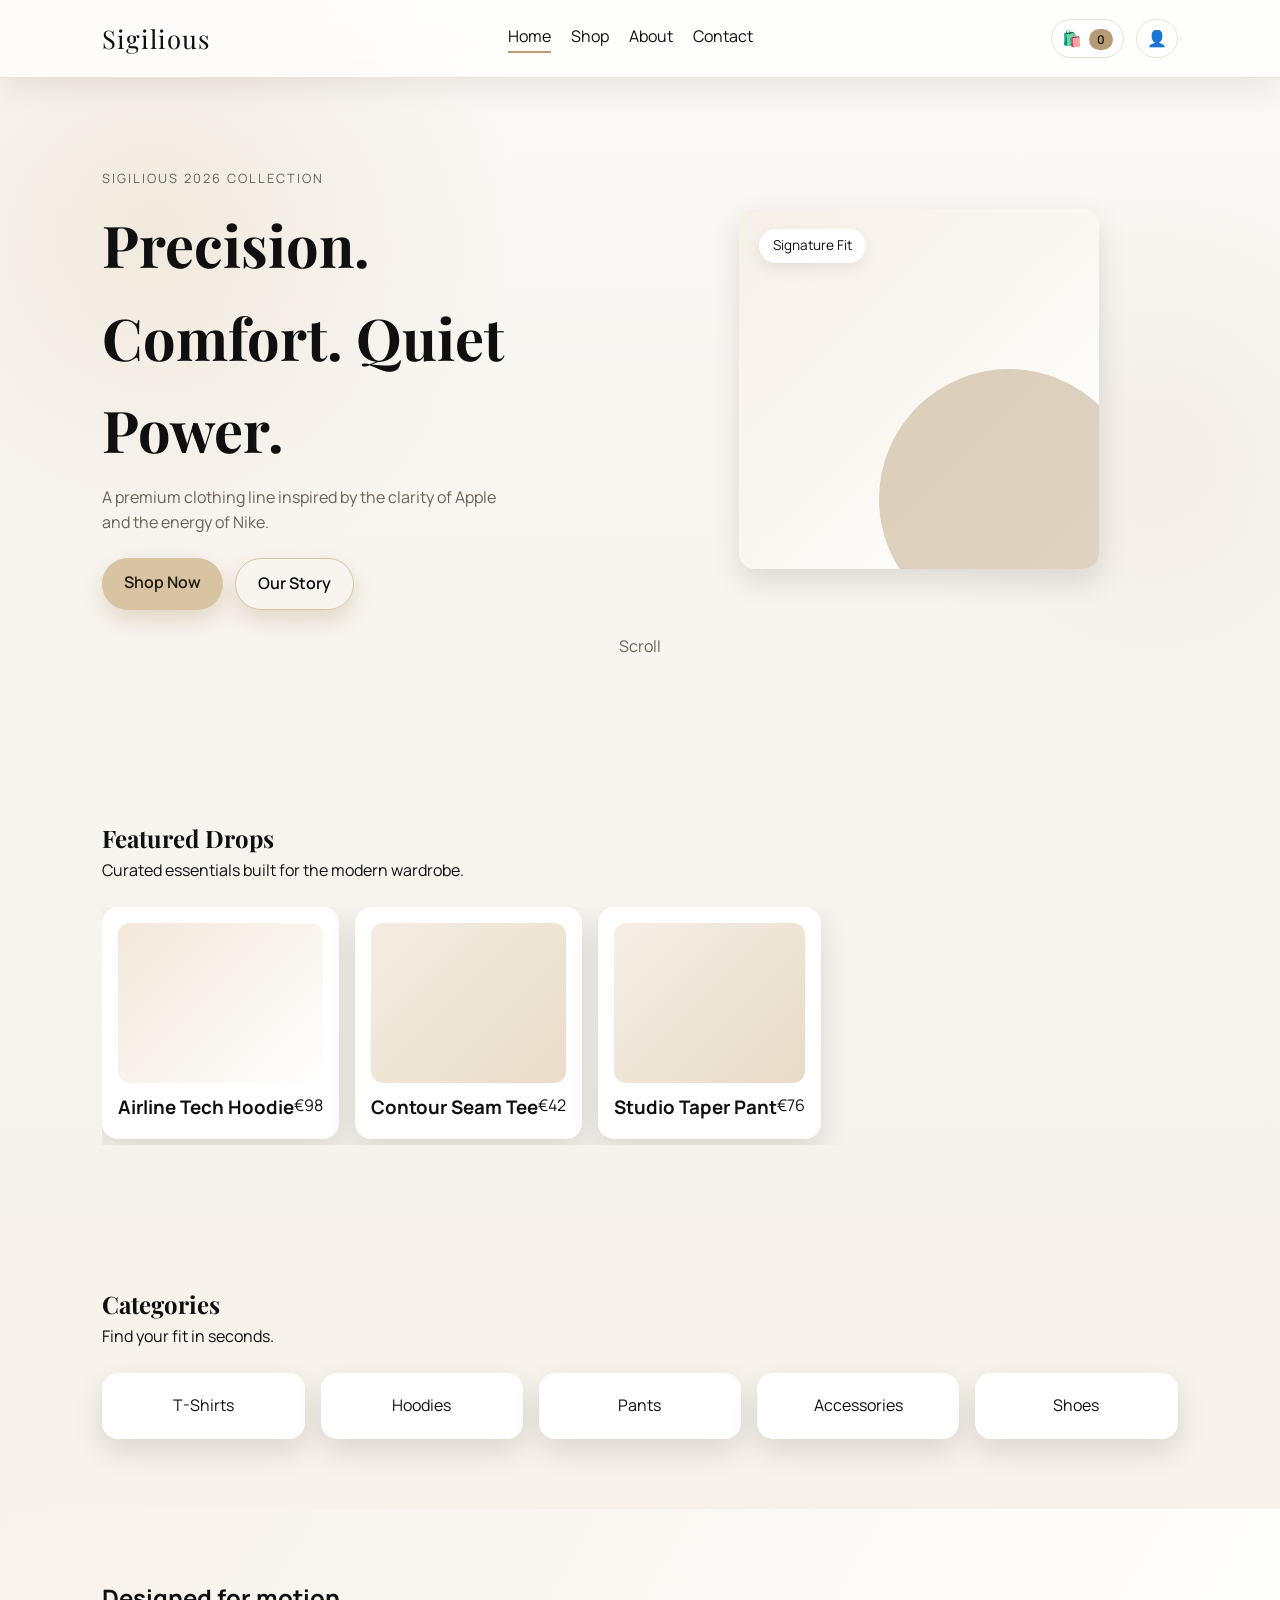
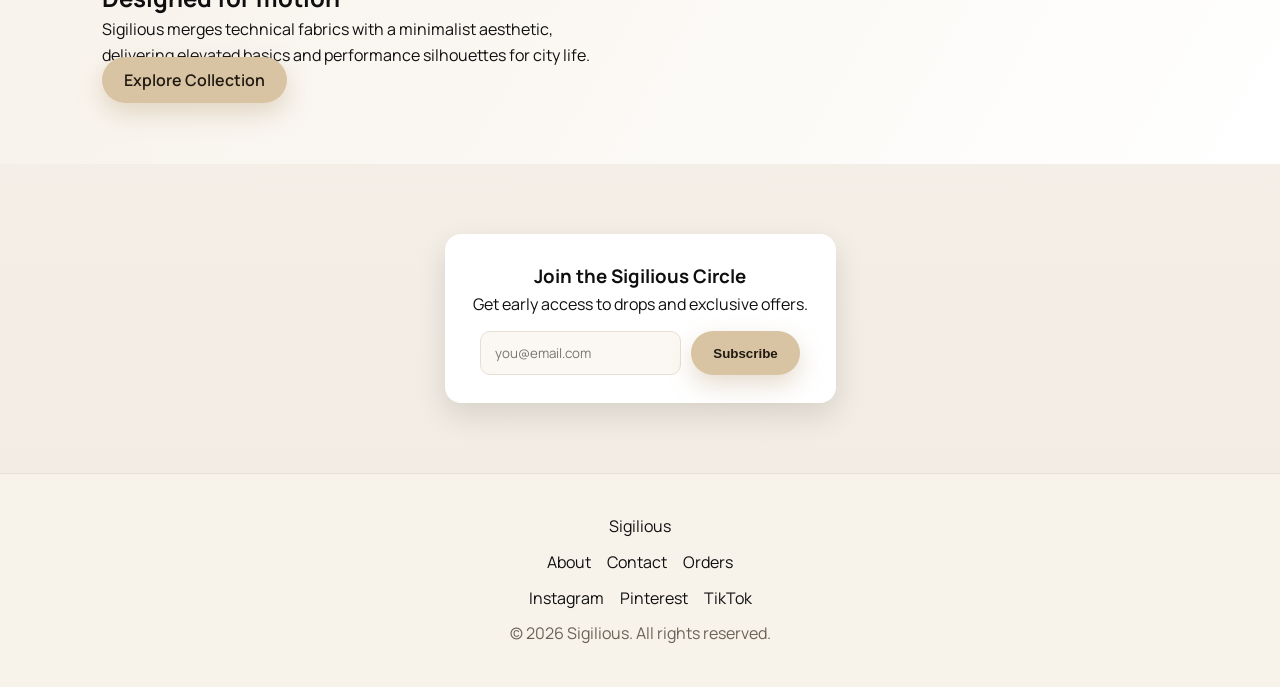
==== index.html @ 3171b114 "primera version de la marca" ====
﻿<!doctype html>
<html lang="en">
<head>
  <meta charset="utf-8" />
  <meta name="viewport" content="width=device-width, initial-scale=1" />
  <title>Sigilious | Premium Apparel</title>
  <link rel="preconnect" href="https://fonts.googleapis.com">
  <link rel="preconnect" href="https://fonts.gstatic.com" crossorigin>
  <link href="https://fonts.googleapis.com/css2?family=Manrope:wght@300;400;500;600;700&family=Playfair+Display:wght@500;600;700&display=swap" rel="stylesheet">
  <link rel="stylesheet" href="css/style.css" />
  <link rel="stylesheet" href="css/layout.css" />
  <link rel="stylesheet" href="css/animations.css" />


</head>
<body data-page="home">
  <div class="loader" id="loader">
    <div class="loader-ring"></div>
    <div class="loader-text">Sigilious</div>
  </div>

  <header class="header glass">
    <nav class="nav">
      <a class="logo" href="index.html">Sigilious</a>

      <button class="menu-toggle" id="menuToggle" aria-label="Toggle navigation">
        <span></span><span></span><span></span>
      </button>

      <div class="nav-links" id="navLinks">
        <a href="index.html" class="active">Home</a>
        <a href="shop.html">Shop</a>
        <a href="about.html">About</a>
        <a href="contact.html">Contact</a>
      </div>

      <div class="nav-actions">
        <a class="icon-btn" href="cart.html" aria-label="Cart">
          <span class="icon">🛍️</span>
          <span class="badge" id="cartCount">0</span>
        </a>
        <a class="icon-btn" href="profile.html" aria-label="Profile">
          <span class="icon">👤</span>
        </a>


      </div>
    </nav>
  </header>

  <main class="page fade-in">
    <section class="hero">
      <div class="hero-content">
        <div class="hero-text">
          <p class="eyebrow">Sigilious 2026 Collection</p>
          <h1 class="hero-title animated-text">Precision. Comfort. Quiet Power.</h1>
          <p class="hero-sub">A premium clothing line inspired by the clarity of Apple and the energy of Nike.</p>
          <div class="hero-cta">
            <a class="btn" href="shop.html">Shop Now</a>
            <a class="btn ghost" href="about.html">Our Story</a>
          </div>
        </div>
        <div class="hero-visual">
          <div class="hero-card" data-parallax>
            <div class="hero-glow"></div>
            <div class="hero-label">Signature Fit</div>
          </div>
        </div>
      </div>
      <div class="scroll-hint">Scroll</div>
    </section>

    <section class="section">
      <div class="section-head">
        <h2>Featured Drops</h2>
        <p>Curated essentials built for the modern wardrobe.</p>
      </div>
      <div class="slider" id="featuredSlider">
        <div class="slide">
          <div class="product-thumb img-1"></div>
          <div class="slide-info">
            <h3>Airline Tech Hoodie</h3>
            <span>€98</span>
          </div>
        </div>
        <div class="slide">
          <div class="product-thumb img-2"></div>
          <div class="slide-info">
            <h3>Contour Seam Tee</h3>
            <span>€42</span>
          </div>
        </div>
        <div class="slide">
          <div class="product-thumb img-3"></div>
          <div class="slide-info">
            <h3>Studio Taper Pant</h3>
            <span>€76</span>
          </div>
        </div>
      </div>
    </section>

    <section class="section alt">
      <div class="section-head">
        <h2>Categories</h2>
        <p>Find your fit in seconds.</p>
      </div>
      <div class="categories">
        <a class="category-card" href="shop.html#tshirts">T-Shirts</a>
        <a class="category-card" href="shop.html#hoodies">Hoodies</a>
        <a class="category-card" href="shop.html#pants">Pants</a>
        <a class="category-card" href="shop.html#accessories">Accessories</a>
        <a class="category-card" href="shop.html#shoes">Shoes</a>
      </div>
    </section>

    <section class="section brand">
      <div class="brand-content">
        <h2>Designed for motion</h2>
        <p>Sigilious merges technical fabrics with a minimalist aesthetic, delivering elevated basics and performance silhouettes for city life.</p>
        <a class="btn" href="shop.html">Explore Collection</a>
      </div>
    </section>

    <section class="section newsletter">
      <div class="newsletter-card">
        <h3>Join the Sigilious Circle</h3>
        <p>Get early access to drops and exclusive offers.</p>
        <form class="newsletter-form">
          <input type="email" placeholder="you@email.com" required />
          <button class="btn" type="submit">Subscribe</button>
        </form>
      </div>
    </section>
  </main>

  <footer class="footer">
    <div class="footer-inner">
      <div class="footer-brand">Sigilious</div>
      <div class="footer-links">
        <a href="about.html">About</a>
        <a href="contact.html">Contact</a>
        <a href="orders.html">Orders</a>
      </div>
      <div class="socials">
        <a href="#" aria-label="Instagram">Instagram</a>
        <a href="#" aria-label="Pinterest">Pinterest</a>
        <a href="#" aria-label="TikTok">TikTok</a>
      </div>
      <p class="muted">© 2026 Sigilious. All rights reserved.</p>
    </div>
  </footer>

  <script type="module" src="js/script.js"></script>
</body>
</html>
---- css/style.css ----
﻿/* Base styles for Sigilious */
:root {
  --white: #ffffff;
  --light: #f4efe8;
  --gray: #e7dfd3;
  --text: #0f0f10;
  --muted: #6b6256;
  --accent: #d8c4a3;
  --accent-strong: #b79b75;
  --shadow: 0 12px 30px rgba(20, 16, 12, 0.12);
  --radius: 16px;
  --heading: "Playfair Display", serif;
  --body: "Manrope", sans-serif;
}

* { box-sizing: border-box; margin: 0; padding: 0; }

body {
  font-family: var(--body);
  color: var(--text);
  background:
    radial-gradient(600px 600px at 12% 10%, rgba(216, 196, 163, 0.28), transparent 60%),
    radial-gradient(500px 500px at 90% 20%, rgba(231, 223, 211, 0.4), transparent 55%),
    linear-gradient(180deg, #fbf9f6, #f1ebe2);
  line-height: 1.6;
  min-height: 100vh;
  position: relative;
  overflow-x: hidden;
}

body::after {
  content: \"\";
  position: fixed;
  inset: 0;
  pointer-events: none;
  background-image: url(\"data:image/svg+xml;utf8,<svg xmlns='http://www.w3.org/2000/svg' width='120' height='120' viewBox='0 0 120 120'><filter id='n'><feTurbulence type='fractalNoise' baseFrequency='0.9' numOctaves='2' stitchTiles='stitch'/></filter><rect width='120' height='120' filter='url(%23n)' opacity='0.06'/></svg>\");
  mix-blend-mode: soft-light;
  z-index: 1;
}

a { color: inherit; text-decoration: none; }

img { max-width: 100%; display: block; }

.page { min-height: 60vh; }

.header, .page, .footer { position: relative; z-index: 2; }

.muted { color: var(--muted); }

.btn {
  background: var(--accent);
  color: #201a12;
  border: none;
  padding: 12px 22px;
  border-radius: 999px;
  font-weight: 600;
  cursor: pointer;
  transition: transform 0.3s ease, box-shadow 0.3s ease;
  box-shadow: 0 10px 24px rgba(183, 155, 117, 0.35);
}

.btn:hover { transform: translateY(-3px); }

.btn.ghost {
  background: transparent;
  border: 1px solid var(--accent);
  color: var(--text);
}

.card {
  background: var(--white);
  border-radius: var(--radius);
  box-shadow: var(--shadow);
  padding: 20px;
}

.tilt { transform-style: preserve-3d; transition: transform 0.15s ease; }

/* Header */
.header { position: sticky; top: 0; z-index: 100; }

.glass {
  backdrop-filter: blur(14px);
  background: rgba(255, 255, 255, 0.72);
  border-bottom: 1px solid rgba(231, 223, 211, 0.8);
  box-shadow: 0 10px 30px rgba(20, 16, 12, 0.08);
}

.nav {
  display: flex;
  align-items: center;
  justify-content: space-between;
  padding: 18px 8vw;
  gap: 20px;
}

.logo {
  font-family: var(--heading);
  font-size: 1.6rem;
  letter-spacing: 1px;
}

.nav-links {
  display: flex;
  gap: 20px;
}

.nav-links a {
  position: relative;
  padding-bottom: 4px;
}

.nav-links a::after {
  content: "";
  position: absolute;
  left: 0; bottom: 0;
  width: 0; height: 2px;
  background: var(--accent-strong);
  transition: width 0.3s ease;
}

.nav-links a:hover::after, .nav-links a.active::after { width: 100%; }

.nav-actions { display: flex; gap: 12px; align-items: center; }

.icon-btn {
  background: var(--white);
  border: 1px solid var(--gray);
  border-radius: 999px;
  padding: 6px 10px;
  cursor: pointer;
  position: relative;
}

.badge {
  background: var(--accent-strong);
  color: #1a140c;
  border-radius: 999px;
  padding: 2px 8px;
  font-size: 0.75rem;
  font-weight: 600;
  margin-left: 4px;
}

.menu-toggle {
  display: none;
  flex-direction: column;
  gap: 4px;
  background: transparent;
  border: none;
  cursor: pointer;
}

.menu-toggle span { width: 24px; height: 2px; background: var(--text); }

/* Hero */
.hero { padding: 90px 8vw; }

.hero-content {
  display: grid;
  grid-template-columns: repeat(auto-fit, minmax(280px, 1fr));
  gap: 40px;
  align-items: center;
}

.eyebrow { text-transform: uppercase; letter-spacing: 2px; color: var(--muted); font-size: 0.8rem; }

.hero-title { font-family: var(--heading); font-size: clamp(2.6rem, 4.5vw, 4rem); margin: 10px 0; }

.hero-sub { color: var(--muted); max-width: 420px; }

.hero-cta { display: flex; gap: 12px; margin-top: 22px; flex-wrap: wrap; }

.hero-visual { display: flex; justify-content: center; }

.hero-card {
  width: min(360px, 80vw);
  height: 360px;
  border-radius: var(--radius);
  background: linear-gradient(135deg, #f6f0e7, #ffffff);
  position: relative;
  box-shadow: var(--shadow);
  overflow: hidden;
  animation: float 6s ease-in-out infinite;
}

.hero-glow {
  position: absolute;
  width: 260px; height: 260px;
  border-radius: 50%;
  background: rgba(183, 155, 117, 0.45);
  bottom: -60px; right: -40px;
}

.hero-label {
  position: absolute;
  top: 20px; left: 20px;
  background: var(--white);
  padding: 6px 14px;
  border-radius: 999px;
  font-size: 0.85rem;
  box-shadow: 0 6px 16px rgba(15, 23, 42, 0.08);
}

.scroll-hint { text-align: center; margin-top: 24px; color: var(--muted); }

/* Sections */
.section { padding: 70px 8vw; }

.section.alt { background: #f7f2ea; }

.section-head { margin-bottom: 24px; }

.section-head h1, .section-head h2 { font-family: var(--heading); }

/* Products */
.products {
  display: grid;
  grid-template-columns: repeat(auto-fit, minmax(230px, 1fr));
  gap: 24px;
}

.product-card {
  background: var(--white);
  border-radius: var(--radius);
  box-shadow: var(--shadow);
  overflow: hidden;
  transition: transform 0.3s ease, box-shadow 0.3s ease;
  position: relative;
}

.product-card:hover { transform: translateY(-6px); }

.product-card::before {
  content: \"\";
  position: absolute;
  inset: 0;
  background: linear-gradient(135deg, rgba(216, 196, 163, 0.35), transparent 60%);
  opacity: 0;
  transition: opacity 0.3s ease;
  pointer-events: none;
}

.product-card:hover::before { opacity: 1; }

.product-img { height: 220px; background-size: cover; background-position: center; }

.product-info { padding: 16px; display: grid; gap: 6px; }

.card-actions { display: flex; gap: 10px; flex-wrap: wrap; }

.price { color: var(--muted); font-weight: 600; }

/* Placeholder image gradients */
.img-1 { background: linear-gradient(135deg, #f2e8da, #ffffff); }
.img-2 { background: linear-gradient(135deg, #f4ede2, #e9ddca); }
.img-3 { background: linear-gradient(135deg, #f6efe6, #e7dbc8); }
.img-4 { background: linear-gradient(135deg, #f7f2ea, #e9dece); }
.img-5 { background: linear-gradient(135deg, #f2eadf, #ffffff); }
.img-6 { background: linear-gradient(135deg, #efe4d6, #ffffff); }
.img-7 { background: linear-gradient(135deg, #f4ede2, #e6d8c4); }
.img-8 { background: linear-gradient(135deg, #f1e7d9, #e3d3bd); }
.img-9 { background: linear-gradient(135deg, #f5efe6, #ffffff); }

/* Forms */
.form { display: grid; gap: 16px; }

.form-row { display: grid; gap: 6px; }

label { font-size: 0.85rem; text-transform: uppercase; letter-spacing: 1px; color: var(--muted); }

input, select, textarea {
  border: 1px solid var(--gray);
  padding: 12px 14px;
  border-radius: 10px;
  font-family: var(--body);
  background: #fbf8f3;
}

input:focus, select:focus, textarea:focus {
  outline: none;
  border-color: var(--accent-strong);
  background: var(--white);
}

.error { color: #d64545; font-size: 0.8rem; height: 14px; }

.form-success { color: #1f7a3b; }

/* Footer */
.footer { padding: 40px 8vw; background: #f7f2ea; border-top: 1px solid var(--gray); }

.footer-inner { display: flex; flex-direction: column; gap: 10px; align-items: center; text-align: center; }

.footer-links, .socials { display: flex; gap: 16px; }

/* Utilities */
.categories { display: grid; grid-template-columns: repeat(auto-fit, minmax(160px, 1fr)); gap: 16px; }

.category-card {
  background: var(--white);
  border-radius: var(--radius);
  padding: 20px;
  text-align: center;
  box-shadow: var(--shadow);
  transition: transform 0.3s ease;
}

.category-card:hover { transform: translateY(-4px); }

.slider { display: flex; gap: 16px; overflow-x: auto; scroll-snap-type: x mandatory; padding-bottom: 6px; }

.slide { background: var(--white); border-radius: var(--radius); padding: 16px; box-shadow: var(--shadow); min-width: 220px; scroll-snap-align: start; }

.product-thumb { height: 160px; border-radius: 12px; background-size: cover; background-position: center; }

.slide-info { margin-top: 10px; display: flex; justify-content: space-between; }

.brand { background: linear-gradient(120deg, #f7f2ea, #ffffff); }

.brand-content { max-width: 520px; }

.newsletter { display: flex; justify-content: center; }

.newsletter-card { background: var(--white); border-radius: var(--radius); padding: 28px; box-shadow: var(--shadow); max-width: 520px; text-align: center; }

.newsletter-form { display: flex; gap: 10px; margin-top: 14px; flex-wrap: wrap; justify-content: center; }

/* Shop controls */
.shop-controls { display: grid; grid-template-columns: repeat(auto-fit, minmax(180px, 1fr)); gap: 12px; margin-bottom: 24px; }

.search { border-radius: 999px; }

/* Cart */
.cart-layout { display: grid; grid-template-columns: 2fr 1fr; gap: 24px; }

.cart-item { display: grid; grid-template-columns: 100px 1fr auto; gap: 16px; align-items: center; margin-bottom: 16px; }

.qty { display: flex; gap: 8px; align-items: center; }

.qty button { border: 1px solid var(--gray); background: var(--white); border-radius: 6px; padding: 4px 8px; cursor: pointer; }

.cart-summary { display: grid; gap: 10px; height: fit-content; }

/* Product detail */
.product-detail { display: grid; gap: 24px; }

.product-detail-grid { display: grid; grid-template-columns: repeat(auto-fit, minmax(260px, 1fr)); gap: 24px; }

.product-gallery { display: grid; gap: 12px; }

.gallery-main { height: 320px; border-radius: var(--radius); background-size: cover; background-position: center; }

.gallery-thumbs { display: grid; grid-template-columns: repeat(3, 1fr); gap: 10px; }

.thumb { height: 80px; border-radius: 10px; background-size: cover; background-position: center; opacity: 0.8; }

.size-selector { display: flex; gap: 8px; margin: 12px 0; }

.size-selector button { border: 1px solid var(--gray); background: var(--white); padding: 6px 12px; border-radius: 999px; cursor: pointer; }

/* Admin */
.admin-layout { display: grid; grid-template-columns: 1fr 1.2fr; gap: 24px; }

.admin-list { display: grid; gap: 10px; }

.admin-item { display: flex; justify-content: space-between; align-items: center; }

/* Auth */
.auth { display: flex; justify-content: center; }

.auth-card { max-width: 420px; width: 100%; }

/* Responsive */
@media (max-width: 900px) {
  .nav-links { position: absolute; right: 8vw; top: 70px; background: var(--white); border: 1px solid var(--gray); padding: 14px; border-radius: var(--radius); flex-direction: column; gap: 12px; display: none; }
  .nav-links.open { display: flex; }
  .menu-toggle { display: flex; }
  .cart-layout, .admin-layout { grid-template-columns: 1fr; }
}

@media (max-width: 480px) {
  .hero, .section { padding: 60px 6vw; }
  .hero-content { text-align: center; }
  .hero-cta { justify-content: center; }
  .footer-links, .socials { flex-wrap: wrap; justify-content: center; }
}
---- css/layout.css ----
﻿/* Layout utilities */
.about-grid { display: grid; grid-template-columns: repeat(auto-fit, minmax(240px, 1fr)); gap: 24px; color: var(--muted); }

.checkout-layout { display: grid; grid-template-columns: 1.2fr 0.8fr; gap: 24px; }

.orders { display: grid; gap: 16px; }

.order-card { background: var(--white); border-radius: var(--radius); padding: 16px; box-shadow: var(--shadow); }

.nav-actions .icon-btn { transition: transform 0.3s ease; }
.nav-actions .icon-btn:hover { transform: translateY(-2px); }

/* Glass utility */
.glass-card {
  background: rgba(255, 255, 255, 0.7);
  border: 1px solid rgba(227, 230, 239, 0.7);
  backdrop-filter: blur(10px);
  border-radius: var(--radius);
}
---- css/animations.css ----
﻿/* Animations and transitions */
.fade-in { animation: fadeIn 0.6s ease; }

.fade-out { animation: fadeOut 0.4s ease forwards; }

@keyframes fadeIn { from { opacity: 0; transform: translateY(10px); } to { opacity: 1; transform: translateY(0); } }
@keyframes fadeOut { from { opacity: 1; } to { opacity: 0; } }

.loader {
  position: fixed;
  inset: 0;
  background: #fbf9f6;
  display: flex;
  flex-direction: column;
  align-items: center;
  justify-content: center;
  z-index: 200;
}

.loader-ring {
  width: 48px; height: 48px;
  border-radius: 50%;
  border: 3px solid #e7dfd3;
  border-top-color: #b79b75;
  animation: spin 1s linear infinite;
}

.loader-text { margin-top: 12px; letter-spacing: 2px; text-transform: uppercase; color: #6b6256; }

@keyframes spin { to { transform: rotate(360deg); } }

.reveal { opacity: 0; transform: translateY(14px); transition: 0.6s ease; }
.reveal.visible { opacity: 1; transform: translateY(0); }

.animated-text {
  animation: textGlow 2.8s ease-in-out infinite;
}

@keyframes textGlow {
  0%, 100% { letter-spacing: 1px; }
  50% { letter-spacing: 3px; }
}

@keyframes float {
  0%, 100% { transform: translateY(0); }
  50% { transform: translateY(-10px); }
}
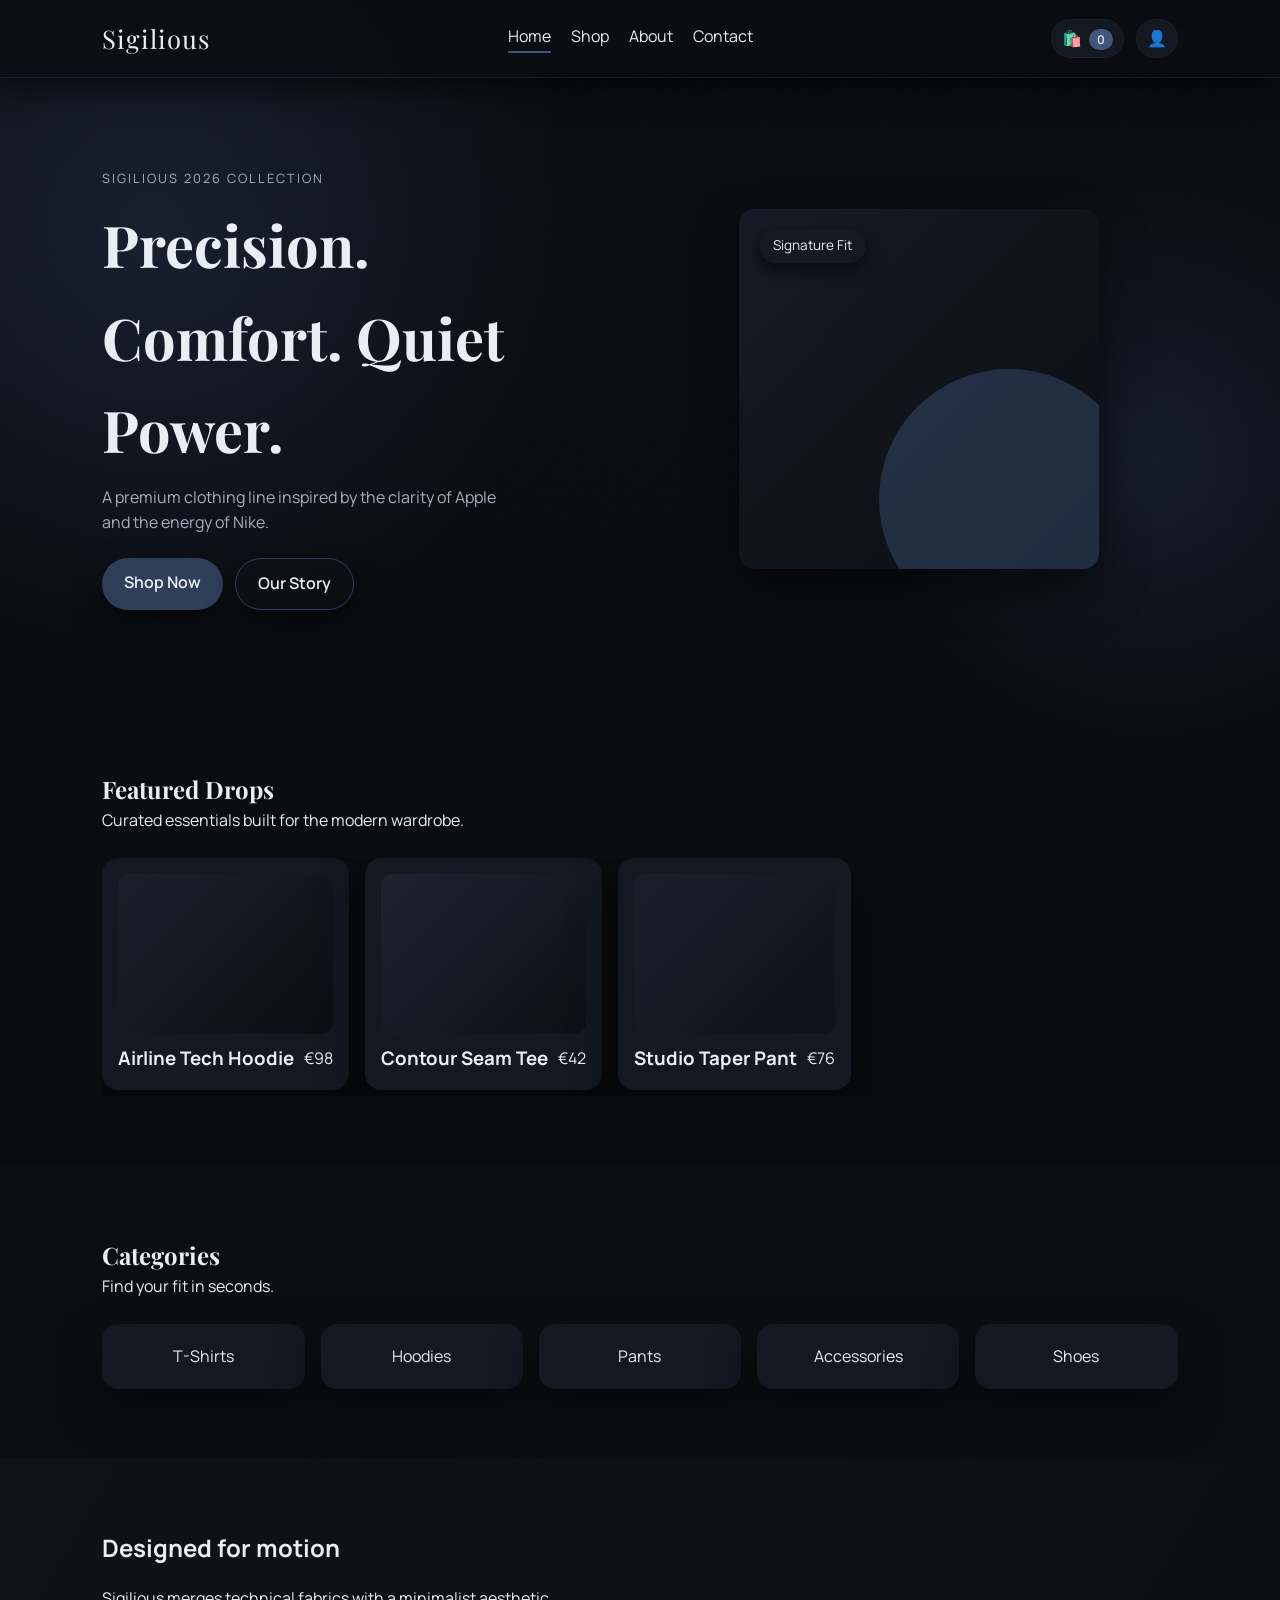
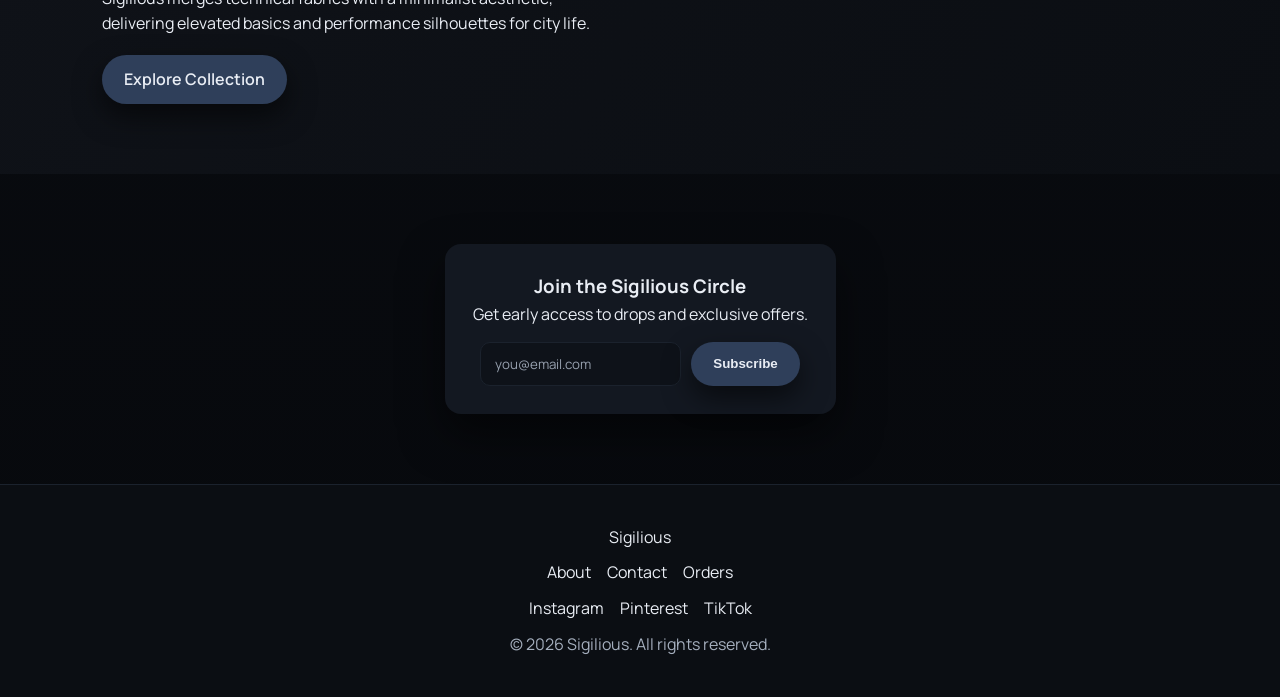
==== commit 5efb6b18: "cambios de colocación de números y flecha" ====
--- a/index.html
+++ b/index.html
@@ -67,7 +67,6 @@
           </div>
         </div>
       </div>
-      <div class="scroll-hint">Scroll</div>
     </section>
 
     <section class="section">
@@ -151,6 +150,7 @@
     </div>
   </footer>
 
-  <script type="module" src="js/script.js"></script>
+  <script type="module" src="js/script.js"></script>  <button class="back-to-top" id="backToTop" aria-label="Back to top">↑</button>
 </body>
 </html>
+
--- a/css/style.css
+++ b/css/style.css
@@ -1,13 +1,16 @@
-﻿/* Base styles for Sigilious */
+/* Base styles for Sigilious */
 :root {
-  --white: #ffffff;
-  --light: #f4efe8;
-  --gray: #e7dfd3;
-  --text: #0f0f10;
-  --muted: #6b6256;
-  --accent: #d8c4a3;
-  --accent-strong: #b79b75;
-  --shadow: 0 12px 30px rgba(20, 16, 12, 0.12);
+  --white: #f5f7fa;
+  --light: #0f1218;
+  --gray: #1b222d;
+  --text: #e9edf4;
+  --muted: #a5afbe;
+  --accent: #2f3f5a;
+  --accent-strong: #3f567d;
+  --success: #2aa164;
+  --error: #d66060;
+  --info: #6ea2ff;
+  --shadow: 0 20px 44px rgba(0, 0, 0, 0.5);
   --radius: 16px;
   --heading: "Playfair Display", serif;
   --body: "Manrope", sans-serif;
@@ -19,9 +22,9 @@
   font-family: var(--body);
   color: var(--text);
   background:
-    radial-gradient(600px 600px at 12% 10%, rgba(216, 196, 163, 0.28), transparent 60%),
-    radial-gradient(500px 500px at 90% 20%, rgba(231, 223, 211, 0.4), transparent 55%),
-    linear-gradient(180deg, #fbf9f6, #f1ebe2);
+    radial-gradient(700px 700px at 12% 10%, rgba(79, 112, 165, 0.18), transparent 60%),
+    radial-gradient(520px 520px at 90% 20%, rgba(34, 48, 72, 0.4), transparent 55%),
+    linear-gradient(180deg, #0b0e13, #07090d);
   line-height: 1.6;
   min-height: 100vh;
   position: relative;
@@ -29,11 +32,11 @@
 }
 
 body::after {
-  content: \"\";
+  content: "";
   position: fixed;
   inset: 0;
   pointer-events: none;
-  background-image: url(\"data:image/svg+xml;utf8,<svg xmlns='http://www.w3.org/2000/svg' width='120' height='120' viewBox='0 0 120 120'><filter id='n'><feTurbulence type='fractalNoise' baseFrequency='0.9' numOctaves='2' stitchTiles='stitch'/></filter><rect width='120' height='120' filter='url(%23n)' opacity='0.06'/></svg>\");
+  background-image: url("data:image/svg+xml;utf8,<svg xmlns='http://www.w3.org/2000/svg' width='120' height='120' viewBox='0 0 120 120'><filter id='n'><feTurbulence type='fractalNoise' baseFrequency='0.9' numOctaves='2' stitchTiles='stitch'/></filter><rect width='120' height='120' filter='url(%23n)' opacity='0.06'/></svg>");
   mix-blend-mode: soft-light;
   z-index: 1;
 }
@@ -50,17 +53,40 @@
 
 .btn {
   background: var(--accent);
-  color: #201a12;
+  color: #e9edf4;
   border: none;
   padding: 12px 22px;
   border-radius: 999px;
   font-weight: 600;
   cursor: pointer;
-  transition: transform 0.3s ease, box-shadow 0.3s ease;
-  box-shadow: 0 10px 24px rgba(183, 155, 117, 0.35);
+  transition: transform 0.3s ease, box-shadow 0.3s ease, opacity 0.2s ease;
+  box-shadow: 0 12px 28px rgba(0, 0, 0, 0.55);
+  position: relative;
+  overflow: hidden;
 }
 
 .btn:hover { transform: translateY(-3px); }
+
+.btn::after {
+  content: "";
+  position: absolute;
+  top: -50%;
+  left: -60%;
+  width: 60%;
+  height: 200%;
+  background: linear-gradient(120deg, rgba(255, 255, 255, 0.45), transparent);
+  transform: translateX(-120%) rotate(12deg);
+  transition: transform 0.6s ease;
+}
+
+.btn:hover::after { transform: translateX(220%) rotate(12deg); }
+
+.btn:disabled,
+.btn.is-loading {
+  cursor: wait;
+  opacity: 0.8;
+  transform: none;
+}
 
 .btn.ghost {
   background: transparent;
@@ -69,7 +95,7 @@
 }
 
 .card {
-  background: var(--white);
+  background: #131821;
   border-radius: var(--radius);
   box-shadow: var(--shadow);
   padding: 20px;
@@ -82,9 +108,9 @@
 
 .glass {
   backdrop-filter: blur(14px);
-  background: rgba(255, 255, 255, 0.72);
-  border-bottom: 1px solid rgba(231, 223, 211, 0.8);
-  box-shadow: 0 10px 30px rgba(20, 16, 12, 0.08);
+  background: rgba(10, 13, 18, 0.8);
+  border-bottom: 1px solid rgba(27, 34, 45, 0.85);
+  box-shadow: 0 10px 32px rgba(0, 0, 0, 0.6);
 }
 
 .nav {
@@ -93,6 +119,7 @@
   justify-content: space-between;
   padding: 18px 8vw;
   gap: 20px;
+  position: relative;
 }
 
 .logo {
@@ -114,18 +141,21 @@
 .nav-links a::after {
   content: "";
   position: absolute;
-  left: 0; bottom: 0;
-  width: 0; height: 2px;
+  left: 0;
+  bottom: 0;
+  width: 0;
+  height: 2px;
   background: var(--accent-strong);
   transition: width 0.3s ease;
 }
 
-.nav-links a:hover::after, .nav-links a.active::after { width: 100%; }
+.nav-links a:hover::after,
+.nav-links a.active::after { width: 100%; }
 
 .nav-actions { display: flex; gap: 12px; align-items: center; }
 
 .icon-btn {
-  background: var(--white);
+  background: #131821;
   border: 1px solid var(--gray);
   border-radius: 999px;
   padding: 6px 10px;
@@ -135,7 +165,7 @@
 
 .badge {
   background: var(--accent-strong);
-  color: #1a140c;
+  color: #e9edf4;
   border-radius: 999px;
   padding: 2px 8px;
   font-size: 0.75rem;
@@ -178,7 +208,7 @@
   width: min(360px, 80vw);
   height: 360px;
   border-radius: var(--radius);
-  background: linear-gradient(135deg, #f6f0e7, #ffffff);
+  background: linear-gradient(135deg, #151b24, #0b0e13);
   position: relative;
   box-shadow: var(--shadow);
   overflow: hidden;
@@ -187,20 +217,23 @@
 
 .hero-glow {
   position: absolute;
-  width: 260px; height: 260px;
+  width: 260px;
+  height: 260px;
   border-radius: 50%;
-  background: rgba(183, 155, 117, 0.45);
-  bottom: -60px; right: -40px;
+  background: rgba(79, 112, 165, 0.3);
+  bottom: -60px;
+  right: -40px;
 }
 
 .hero-label {
   position: absolute;
-  top: 20px; left: 20px;
-  background: var(--white);
+  top: 20px;
+  left: 20px;
+  background: #131821;
   padding: 6px 14px;
   border-radius: 999px;
   font-size: 0.85rem;
-  box-shadow: 0 6px 16px rgba(15, 23, 42, 0.08);
+  box-shadow: 0 6px 16px rgba(0, 0, 0, 0.6);
 }
 
 .scroll-hint { text-align: center; margin-top: 24px; color: var(--muted); }
@@ -208,11 +241,30 @@
 /* Sections */
 .section { padding: 70px 8vw; }
 
-.section.alt { background: #f7f2ea; }
+.section.alt { background: #0b0e13; }
 
 .section-head { margin-bottom: 24px; }
 
-.section-head h1, .section-head h2 { font-family: var(--heading); }
+.section-head h1,
+.section-head h2 { font-family: var(--heading); }
+
+.section-head + .card,
+.section-head + .auth-card,
+.section-head + #profileCard {
+  margin-top: 44px;
+}
+
+#profileCard {
+  display: grid;
+  gap: 16px;
+}
+
+#profileCard .btn {
+  display: inline-flex;
+  align-items: center;
+  justify-content: center;
+  width: fit-content;
+}
 
 /* Products */
 .products {
@@ -222,7 +274,7 @@
 }
 
 .product-card {
-  background: var(--white);
+  background: #131821;
   border-radius: var(--radius);
   box-shadow: var(--shadow);
   overflow: hidden;
@@ -233,10 +285,10 @@
 .product-card:hover { transform: translateY(-6px); }
 
 .product-card::before {
-  content: \"\";
+  content: "";
   position: absolute;
   inset: 0;
-  background: linear-gradient(135deg, rgba(216, 196, 163, 0.35), transparent 60%);
+  background: linear-gradient(135deg, rgba(79, 112, 165, 0.25), transparent 60%);
   opacity: 0;
   transition: opacity 0.3s ease;
   pointer-events: none;
@@ -253,15 +305,15 @@
 .price { color: var(--muted); font-weight: 600; }
 
 /* Placeholder image gradients */
-.img-1 { background: linear-gradient(135deg, #f2e8da, #ffffff); }
-.img-2 { background: linear-gradient(135deg, #f4ede2, #e9ddca); }
-.img-3 { background: linear-gradient(135deg, #f6efe6, #e7dbc8); }
-.img-4 { background: linear-gradient(135deg, #f7f2ea, #e9dece); }
-.img-5 { background: linear-gradient(135deg, #f2eadf, #ffffff); }
-.img-6 { background: linear-gradient(135deg, #efe4d6, #ffffff); }
-.img-7 { background: linear-gradient(135deg, #f4ede2, #e6d8c4); }
-.img-8 { background: linear-gradient(135deg, #f1e7d9, #e3d3bd); }
-.img-9 { background: linear-gradient(135deg, #f5efe6, #ffffff); }
+.img-1 { background: linear-gradient(135deg, #1a202b, #0b0e13); }
+.img-2 { background: linear-gradient(135deg, #1d2430, #0c1016); }
+.img-3 { background: linear-gradient(135deg, #1a202b, #0d1118); }
+.img-4 { background: linear-gradient(135deg, #192029, #0b0e13); }
+.img-5 { background: linear-gradient(135deg, #1b212c, #0c1016); }
+.img-6 { background: linear-gradient(135deg, #1c2330, #0d1118); }
+.img-7 { background: linear-gradient(135deg, #1a202b, #0d1118); }
+.img-8 { background: linear-gradient(135deg, #1b212c, #0b0e13); }
+.img-9 { background: linear-gradient(135deg, #1a202b, #0b0e13); }
 
 /* Forms */
 .form { display: grid; gap: 16px; }
@@ -270,36 +322,63 @@
 
 label { font-size: 0.85rem; text-transform: uppercase; letter-spacing: 1px; color: var(--muted); }
 
-input, select, textarea {
+input,
+select,
+textarea {
   border: 1px solid var(--gray);
   padding: 12px 14px;
   border-radius: 10px;
   font-family: var(--body);
-  background: #fbf8f3;
-}
-
-input:focus, select:focus, textarea:focus {
+  color: var(--text);
+  background: #0e1219;
+  transition: border-color 0.2s ease, box-shadow 0.2s ease, background 0.2s ease;
+}
+
+input::placeholder,
+textarea::placeholder {
+  color: var(--muted);
+  opacity: 0.9;
+}
+
+input:focus,
+select:focus,
+textarea:focus {
   outline: none;
   border-color: var(--accent-strong);
-  background: var(--white);
-}
-
-.error { color: #d64545; font-size: 0.8rem; height: 14px; }
-
-.form-success { color: #1f7a3b; }
+  background: #131821;
+}
+
+input.input-invalid,
+select.input-invalid,
+textarea.input-invalid {
+  border-color: var(--error);
+  box-shadow: 0 0 0 3px rgba(204, 63, 63, 0.12);
+}
+
+input.input-valid,
+select.input-valid,
+textarea.input-valid {
+  border-color: var(--success);
+  box-shadow: 0 0 0 3px rgba(31, 143, 78, 0.12);
+}
+
+.error { color: var(--error); font-size: 0.8rem; min-height: 14px; }
+
+.form-success { color: var(--success); min-height: 20px; }
 
 /* Footer */
-.footer { padding: 40px 8vw; background: #f7f2ea; border-top: 1px solid var(--gray); }
+.footer { padding: 40px 8vw; background: #0b0e13; border-top: 1px solid var(--gray); }
 
 .footer-inner { display: flex; flex-direction: column; gap: 10px; align-items: center; text-align: center; }
 
-.footer-links, .socials { display: flex; gap: 16px; }
+.footer-links,
+.socials { display: flex; gap: 16px; }
 
 /* Utilities */
 .categories { display: grid; grid-template-columns: repeat(auto-fit, minmax(160px, 1fr)); gap: 16px; }
 
 .category-card {
-  background: var(--white);
+  background: #131821;
   border-radius: var(--radius);
   padding: 20px;
   text-align: center;
@@ -311,19 +390,48 @@
 
 .slider { display: flex; gap: 16px; overflow-x: auto; scroll-snap-type: x mandatory; padding-bottom: 6px; }
 
-.slide { background: var(--white); border-radius: var(--radius); padding: 16px; box-shadow: var(--shadow); min-width: 220px; scroll-snap-align: start; }
+.slide {
+  background: #131821;
+  border-radius: var(--radius);
+  padding: 16px;
+  box-shadow: var(--shadow);
+  min-width: 220px;
+  scroll-snap-align: start;
+}
 
 .product-thumb { height: 160px; border-radius: 12px; background-size: cover; background-position: center; }
 
-.slide-info { margin-top: 10px; display: flex; justify-content: space-between; }
-
-.brand { background: linear-gradient(120deg, #f7f2ea, #ffffff); }
-
-.brand-content { max-width: 520px; }
+.slide-info {
+  margin-top: 10px;
+  display: flex;
+  align-items: center;
+  gap: 10px;
+}
+
+.slide-info span { margin-left: auto; }
+
+.brand { background: linear-gradient(120deg, #0f1218, #0b0e13); }
+
+.brand-content {
+  max-width: 520px;
+  display: grid;
+  gap: 18px;
+}
+
+.brand-content .btn {
+  width: fit-content;
+}
 
 .newsletter { display: flex; justify-content: center; }
 
-.newsletter-card { background: var(--white); border-radius: var(--radius); padding: 28px; box-shadow: var(--shadow); max-width: 520px; text-align: center; }
+.newsletter-card {
+  background: #131821;
+  border-radius: var(--radius);
+  padding: 28px;
+  box-shadow: var(--shadow);
+  max-width: 520px;
+  text-align: center;
+}
 
 .newsletter-form { display: flex; gap: 10px; margin-top: 14px; flex-wrap: wrap; justify-content: center; }
 
@@ -335,11 +443,36 @@
 /* Cart */
 .cart-layout { display: grid; grid-template-columns: 2fr 1fr; gap: 24px; }
 
-.cart-item { display: grid; grid-template-columns: 100px 1fr auto; gap: 16px; align-items: center; margin-bottom: 16px; }
-
-.qty { display: flex; gap: 8px; align-items: center; }
-
-.qty button { border: 1px solid var(--gray); background: var(--white); border-radius: 6px; padding: 4px 8px; cursor: pointer; }
+.cart-item {
+  display: grid;
+  grid-template-columns: 100px 1fr auto;
+  gap: 16px;
+  align-items: center;
+  margin-bottom: 16px;
+}
+
+.qty { display: flex; gap: 8px; align-items: center; flex-wrap: wrap; }
+
+.qty button {
+  border: 1px solid var(--gray);
+  background: var(--white);
+  border-radius: 6px;
+  padding: 4px 8px;
+  cursor: pointer;
+}
+
+.cart-meta { display: grid; gap: 6px; }
+
+.cart-size {
+  display: inline-flex;
+  width: fit-content;
+  border-radius: 999px;
+  background: #131821;
+  color: var(--text);
+  padding: 4px 10px;
+  font-size: 0.8rem;
+  font-weight: 600;
+}
 
 .cart-summary { display: grid; gap: 10px; height: fit-content; }
 
@@ -356,33 +489,209 @@
 
 .thumb { height: 80px; border-radius: 10px; background-size: cover; background-position: center; opacity: 0.8; }
 
-.size-selector { display: flex; gap: 8px; margin: 12px 0; }
-
-.size-selector button { border: 1px solid var(--gray); background: var(--white); padding: 6px 12px; border-radius: 999px; cursor: pointer; }
+.size-selector { display: flex; gap: 8px; margin: 12px 0; flex-wrap: wrap; }
+
+.size-selector button {
+  border: 1px solid var(--gray);
+  background: #131821;
+  padding: 8px 14px;
+  border-radius: 999px;
+  cursor: pointer;
+  transition: transform 0.2s ease, border-color 0.2s ease, background 0.2s ease, color 0.2s ease;
+}
+
+.size-selector button:hover { transform: translateY(-2px); }
+
+.size-selector button.active {
+  background: var(--accent-strong);
+  border-color: var(--accent-strong);
+  color: #e9edf4;
+}
+
+.product-detail .card #addProduct {
+  margin-top: 12px;
+}
 
 /* Admin */
 .admin-layout { display: grid; grid-template-columns: 1fr 1.2fr; gap: 24px; }
 
 .admin-list { display: grid; gap: 10px; }
 
-.admin-item { display: flex; justify-content: space-between; align-items: center; }
+.admin-item { display: flex; justify-content: space-between; align-items: center; gap: 12px; }
 
 /* Auth */
 .auth { display: flex; justify-content: center; }
 
 .auth-card { max-width: 420px; width: 100%; }
 
+/* Loading */
+.btn-spinner {
+  width: 14px;
+  height: 14px;
+  border: 2px solid rgba(32, 26, 18, 0.25);
+  border-top-color: currentColor;
+  border-radius: 50%;
+  display: inline-block;
+  animation: spin 0.65s linear infinite;
+}
+
+.btn-content {
+  display: inline-flex;
+  align-items: center;
+  justify-content: center;
+  gap: 8px;
+}
+
+/* Toasts */
+.toast-stack {
+  position: fixed;
+  right: 24px;
+  bottom: 24px;
+  display: grid;
+  gap: 12px;
+  width: min(360px, calc(100vw - 32px));
+  z-index: 9999;
+}
+
+.toast {
+  display: grid;
+  grid-template-columns: 1fr auto;
+  gap: 12px;
+  align-items: start;
+  background: rgba(19, 24, 33, 0.96);
+  border-radius: 18px;
+  box-shadow: 0 18px 40px rgba(15, 15, 16, 0.18);
+  padding: 16px 18px;
+  border-left: 4px solid var(--info);
+  transform: translateX(120%);
+  opacity: 0;
+  transition: transform 0.28s ease, opacity 0.28s ease;
+}
+
+.toast.show {
+  transform: translateX(0);
+  opacity: 1;
+}
+
+.toast.hide {
+  transform: translateX(120%);
+  opacity: 0;
+}
+
+.toast.toast-success { border-left-color: var(--success); }
+.toast.toast-error { border-left-color: var(--error); }
+.toast.toast-info { border-left-color: var(--info); }
+
+.toast-message {
+  font-size: 0.95rem;
+  line-height: 1.45;
+}
+
+.toast-close {
+  border: none;
+  background: transparent;
+  color: var(--muted);
+  cursor: pointer;
+  font-size: 1.1rem;
+  line-height: 1;
+  padding: 2px;
+}
+
+/* Back to top */
+.back-to-top {
+  position: fixed;
+  right: 24px;
+  bottom: 24px;
+  width: 44px;
+  height: 44px;
+  border-radius: 999px;
+  border: 1px solid var(--gray);
+  background: var(--accent);
+  color: var(--text);
+  display: grid;
+  place-items: center;
+  cursor: pointer;
+  box-shadow: var(--shadow);
+  opacity: 0;
+  pointer-events: none;
+  transform: translateY(8px);
+  transition: opacity 0.3s ease, transform 0.3s ease;
+  z-index: 9998;
+}
+
+.back-to-top.show {
+  opacity: 1;
+  pointer-events: auto;
+  transform: translateY(0);
+}
+
+.back-to-top:hover {
+  transform: translateY(-2px);
+}
+
 /* Responsive */
 @media (max-width: 900px) {
-  .nav-links { position: absolute; right: 8vw; top: 70px; background: var(--white); border: 1px solid var(--gray); padding: 14px; border-radius: var(--radius); flex-direction: column; gap: 12px; display: none; }
+  .nav-links {
+    position: absolute;
+    left: 0;
+    right: 0;
+    top: calc(100% + 1px);
+    background: #0f1218;
+    box-shadow: 0 18px 30px rgba(0, 0, 0, 0.55);
+    border-top: 1px solid rgba(27, 34, 45, 0.85);
+    padding: 10px 0;
+    flex-direction: column;
+    align-items: center;
+    gap: 0;
+    display: none;
+  }
+
   .nav-links.open { display: flex; }
+
+  .nav-links a {
+    width: 100%;
+    text-align: center;
+    padding: 14px 20px;
+  }
+
+  .nav-links a::after {
+    left: 50%;
+    bottom: 8px;
+    transform: translateX(-50%);
+  }
+
   .menu-toggle { display: flex; }
-  .cart-layout, .admin-layout { grid-template-columns: 1fr; }
+
+  .cart-layout,
+  .admin-layout,
+  .checkout-layout { grid-template-columns: 1fr; }
+}
+
+@media (max-width: 640px) {
+  .toast-stack {
+    right: 16px;
+    left: 16px;
+    bottom: 16px;
+    width: auto;
+  }
+
+  .cart-item {
+    grid-template-columns: 1fr;
+  }
 }
 
 @media (max-width: 480px) {
-  .hero, .section { padding: 60px 6vw; }
+  .hero,
+  .section { padding: 60px 6vw; }
+
   .hero-content { text-align: center; }
+
   .hero-cta { justify-content: center; }
-  .footer-links, .socials { flex-wrap: wrap; justify-content: center; }
-}
+
+  .footer-links,
+  .socials { flex-wrap: wrap; justify-content: center; }
+}
+
+@keyframes spin {
+  to { transform: rotate(360deg); }
+}
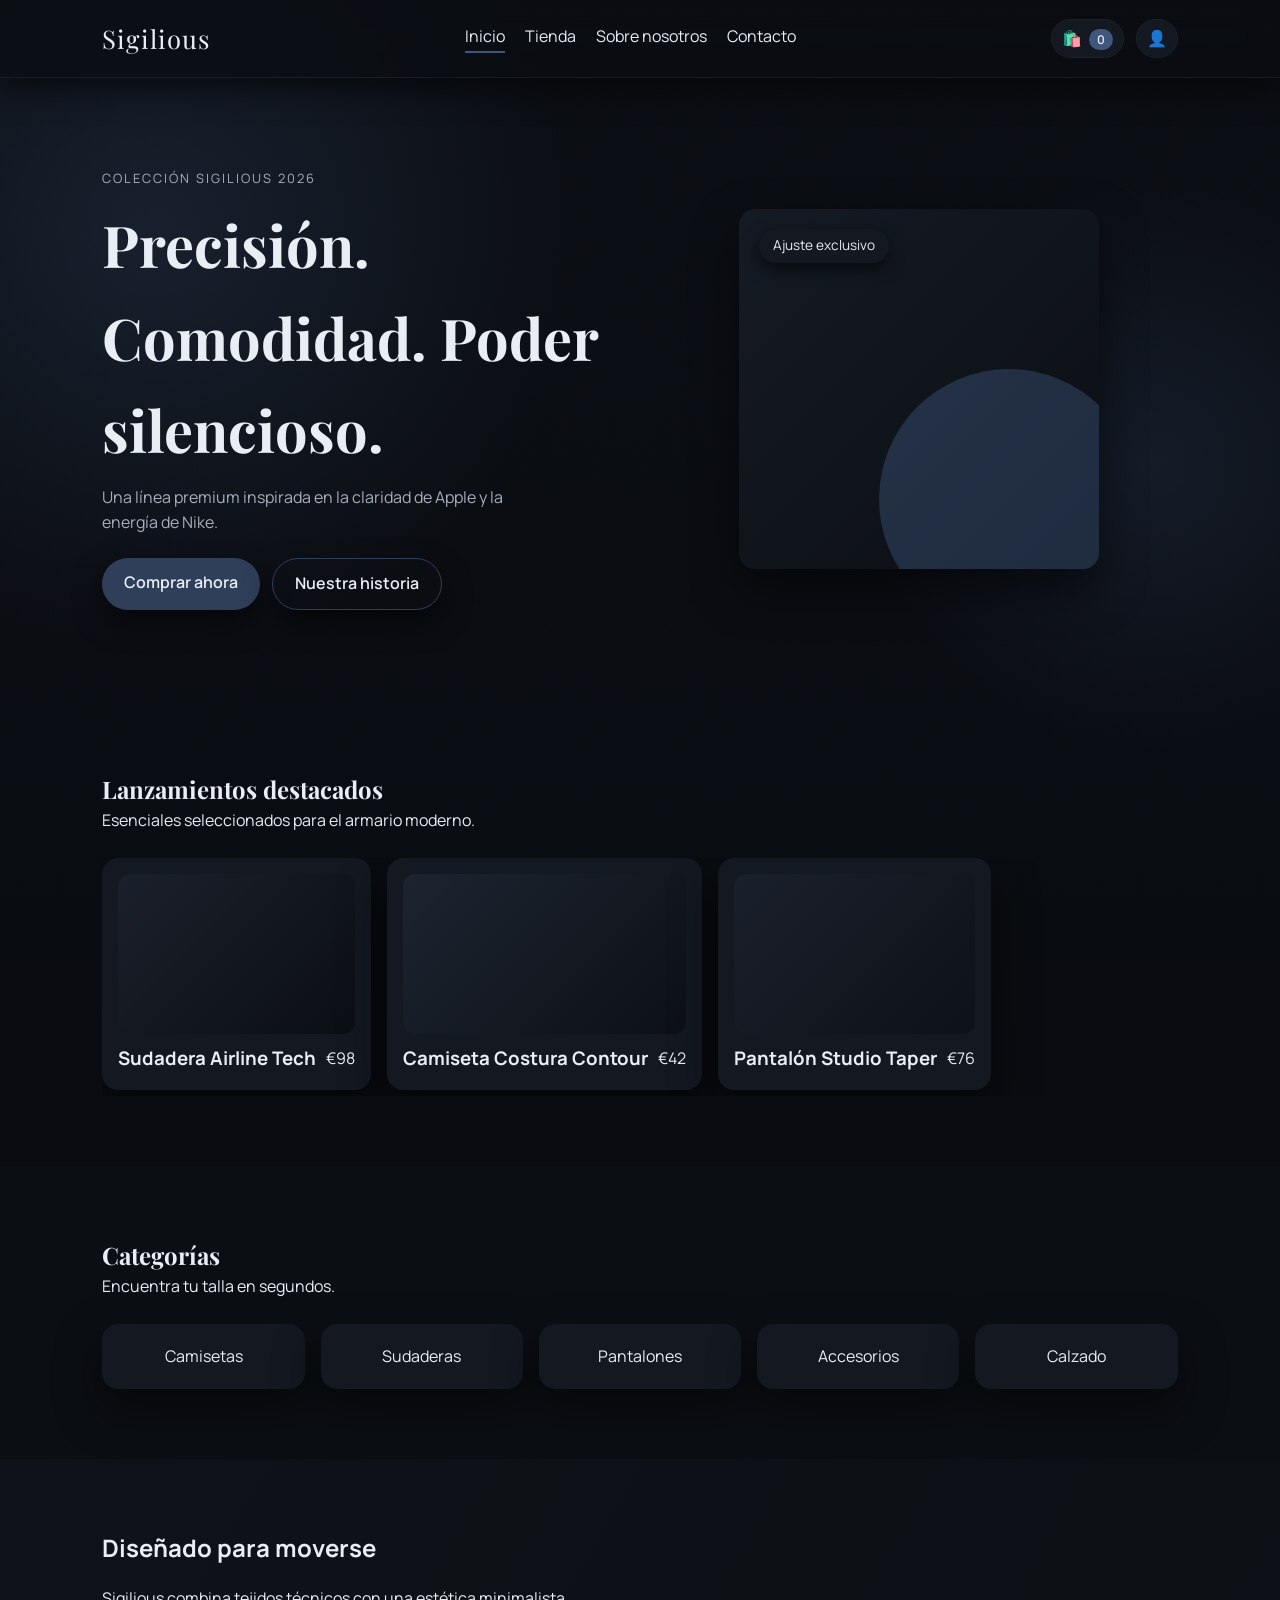
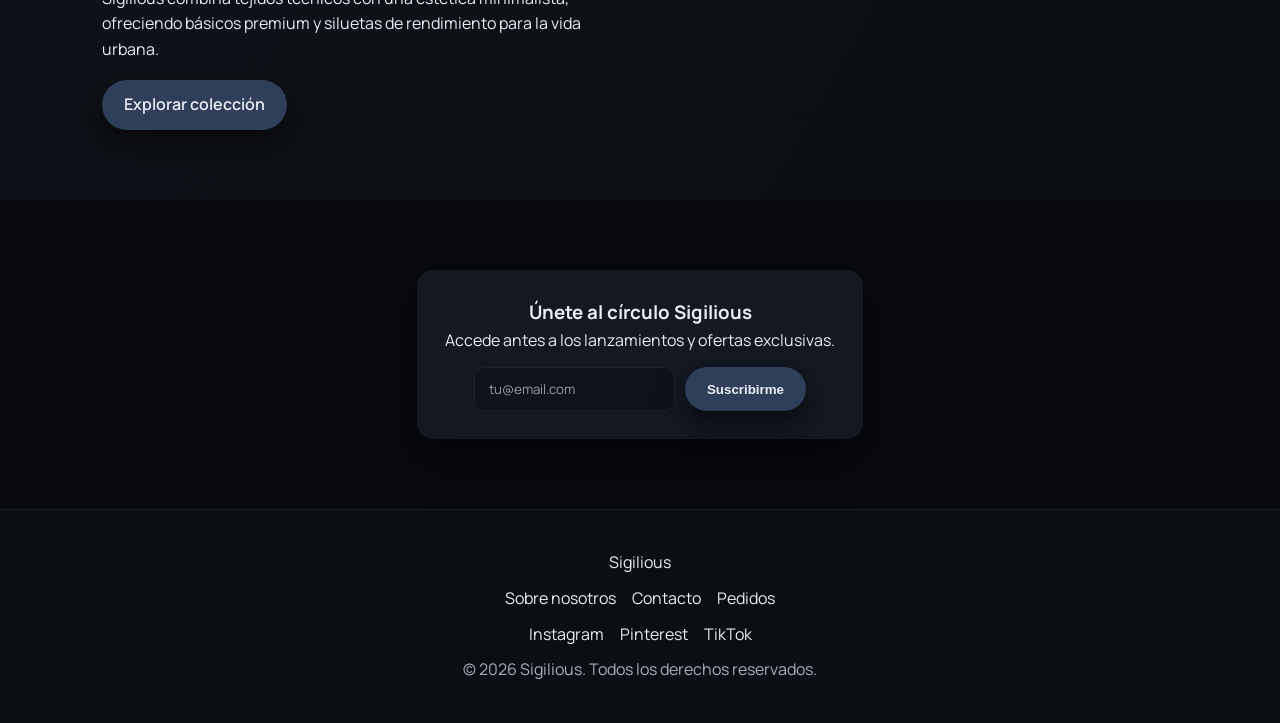
==== commit 33036753: "cambios de idioma" ====
--- a/index.html
+++ b/index.html
@@ -1,9 +1,9 @@
 ﻿<!doctype html>
-<html lang="en">
+<html lang="es">
 <head>
   <meta charset="utf-8" />
   <meta name="viewport" content="width=device-width, initial-scale=1" />
-  <title>Sigilious | Premium Apparel</title>
+  <title>Sigilious | Moda premium</title>
   <link rel="preconnect" href="https://fonts.googleapis.com">
   <link rel="preconnect" href="https://fonts.gstatic.com" crossorigin>
   <link href="https://fonts.googleapis.com/css2?family=Manrope:wght@300;400;500;600;700&family=Playfair+Display:wght@500;600;700&display=swap" rel="stylesheet">
@@ -23,23 +23,23 @@
     <nav class="nav">
       <a class="logo" href="index.html">Sigilious</a>
 
-      <button class="menu-toggle" id="menuToggle" aria-label="Toggle navigation">
+      <button class="menu-toggle" id="menuToggle" aria-label="Alternar navegación">
         <span></span><span></span><span></span>
       </button>
 
       <div class="nav-links" id="navLinks">
-        <a href="index.html" class="active">Home</a>
-        <a href="shop.html">Shop</a>
-        <a href="about.html">About</a>
-        <a href="contact.html">Contact</a>
+        <a href="index.html" class="active">Inicio</a>
+        <a href="shop.html">Tienda</a>
+        <a href="about.html">Sobre nosotros</a>
+        <a href="contact.html">Contacto</a>
       </div>
 
       <div class="nav-actions">
-        <a class="icon-btn" href="cart.html" aria-label="Cart">
+        <a class="icon-btn" href="cart.html" aria-label="Carrito">
           <span class="icon">🛍️</span>
           <span class="badge" id="cartCount">0</span>
         </a>
-        <a class="icon-btn" href="profile.html" aria-label="Profile">
+        <a class="icon-btn" href="profile.html" aria-label="Perfil">
           <span class="icon">👤</span>
         </a>
 
@@ -52,18 +52,18 @@
     <section class="hero">
       <div class="hero-content">
         <div class="hero-text">
-          <p class="eyebrow">Sigilious 2026 Collection</p>
-          <h1 class="hero-title animated-text">Precision. Comfort. Quiet Power.</h1>
-          <p class="hero-sub">A premium clothing line inspired by the clarity of Apple and the energy of Nike.</p>
+          <p class="eyebrow">Colección Sigilious 2026</p>
+          <h1 class="hero-title animated-text">Precisión. Comodidad. Poder silencioso.</h1>
+          <p class="hero-sub">Una línea premium inspirada en la claridad de Apple y la energía de Nike.</p>
           <div class="hero-cta">
-            <a class="btn" href="shop.html">Shop Now</a>
-            <a class="btn ghost" href="about.html">Our Story</a>
+            <a class="btn" href="shop.html">Comprar ahora</a>
+            <a class="btn ghost" href="about.html">Nuestra historia</a>
           </div>
         </div>
         <div class="hero-visual">
           <div class="hero-card" data-parallax>
             <div class="hero-glow"></div>
-            <div class="hero-label">Signature Fit</div>
+            <div class="hero-label">Ajuste exclusivo</div>
           </div>
         </div>
       </div>
@@ -71,28 +71,28 @@
 
     <section class="section">
       <div class="section-head">
-        <h2>Featured Drops</h2>
-        <p>Curated essentials built for the modern wardrobe.</p>
+        <h2>Lanzamientos destacados</h2>
+        <p>Esenciales seleccionados para el armario moderno.</p>
       </div>
       <div class="slider" id="featuredSlider">
         <div class="slide">
           <div class="product-thumb img-1"></div>
           <div class="slide-info">
-            <h3>Airline Tech Hoodie</h3>
+            <h3>Sudadera Airline Tech</h3>
             <span>€98</span>
           </div>
         </div>
         <div class="slide">
           <div class="product-thumb img-2"></div>
           <div class="slide-info">
-            <h3>Contour Seam Tee</h3>
+            <h3>Camiseta Costura Contour</h3>
             <span>€42</span>
           </div>
         </div>
         <div class="slide">
           <div class="product-thumb img-3"></div>
           <div class="slide-info">
-            <h3>Studio Taper Pant</h3>
+            <h3>Pantalón Studio Taper</h3>
             <span>€76</span>
           </div>
         </div>
@@ -101,33 +101,33 @@
 
     <section class="section alt">
       <div class="section-head">
-        <h2>Categories</h2>
-        <p>Find your fit in seconds.</p>
+        <h2>Categorías</h2>
+        <p>Encuentra tu talla en segundos.</p>
       </div>
       <div class="categories">
-        <a class="category-card" href="shop.html#tshirts">T-Shirts</a>
-        <a class="category-card" href="shop.html#hoodies">Hoodies</a>
-        <a class="category-card" href="shop.html#pants">Pants</a>
-        <a class="category-card" href="shop.html#accessories">Accessories</a>
-        <a class="category-card" href="shop.html#shoes">Shoes</a>
+        <a class="category-card" href="shop.html#tshirts">Camisetas</a>
+        <a class="category-card" href="shop.html#hoodies">Sudaderas</a>
+        <a class="category-card" href="shop.html#pants">Pantalones</a>
+        <a class="category-card" href="shop.html#accessories">Accesorios</a>
+        <a class="category-card" href="shop.html#shoes">Calzado</a>
       </div>
     </section>
 
     <section class="section brand">
       <div class="brand-content">
-        <h2>Designed for motion</h2>
-        <p>Sigilious merges technical fabrics with a minimalist aesthetic, delivering elevated basics and performance silhouettes for city life.</p>
-        <a class="btn" href="shop.html">Explore Collection</a>
+        <h2>Diseñado para moverse</h2>
+        <p>Sigilious combina tejidos técnicos con una estética minimalista, ofreciendo básicos premium y siluetas de rendimiento para la vida urbana.</p>
+        <a class="btn" href="shop.html">Explorar colección</a>
       </div>
     </section>
 
     <section class="section newsletter">
       <div class="newsletter-card">
-        <h3>Join the Sigilious Circle</h3>
-        <p>Get early access to drops and exclusive offers.</p>
+        <h3>Únete al círculo Sigilious</h3>
+        <p>Accede antes a los lanzamientos y ofertas exclusivas.</p>
         <form class="newsletter-form">
-          <input type="email" placeholder="you@email.com" required />
-          <button class="btn" type="submit">Subscribe</button>
+          <input type="email" placeholder="tu@email.com" required />
+          <button class="btn" type="submit">Suscribirme</button>
         </form>
       </div>
     </section>
@@ -137,20 +137,23 @@
     <div class="footer-inner">
       <div class="footer-brand">Sigilious</div>
       <div class="footer-links">
-        <a href="about.html">About</a>
-        <a href="contact.html">Contact</a>
-        <a href="orders.html">Orders</a>
+        <a href="about.html">Sobre nosotros</a>
+        <a href="contact.html">Contacto</a>
+        <a href="orders.html">Pedidos</a>
       </div>
       <div class="socials">
         <a href="#" aria-label="Instagram">Instagram</a>
         <a href="#" aria-label="Pinterest">Pinterest</a>
         <a href="#" aria-label="TikTok">TikTok</a>
       </div>
-      <p class="muted">© 2026 Sigilious. All rights reserved.</p>
+      <p class="muted">© 2026 Sigilious. Todos los derechos reservados.</p>
     </div>
   </footer>
 
-  <script type="module" src="js/script.js"></script>  <button class="back-to-top" id="backToTop" aria-label="Back to top">↑</button>
+  <script type="module" src="js/script.js"></script>  <button class="back-to-top" id="backToTop" aria-label="Volver arriba">↑</button>
 </body>
 </html>
 
+
+
+
